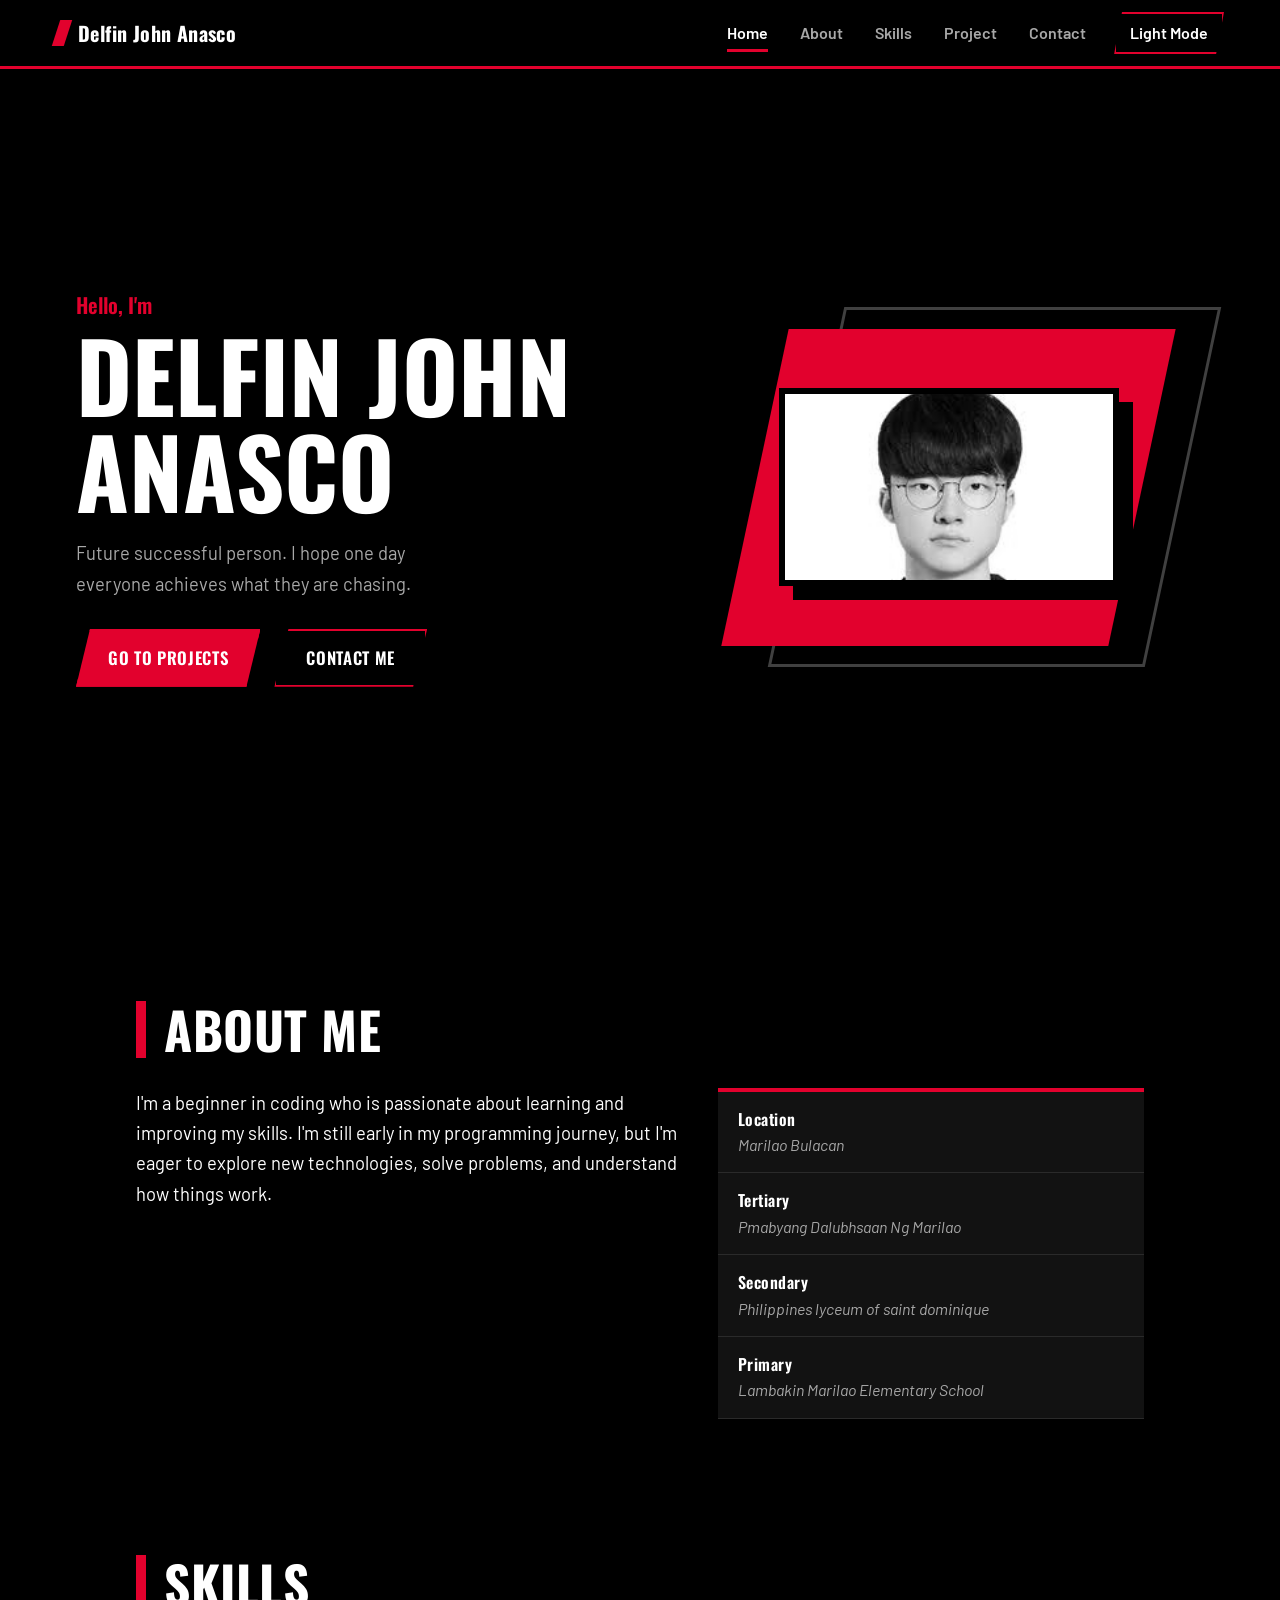
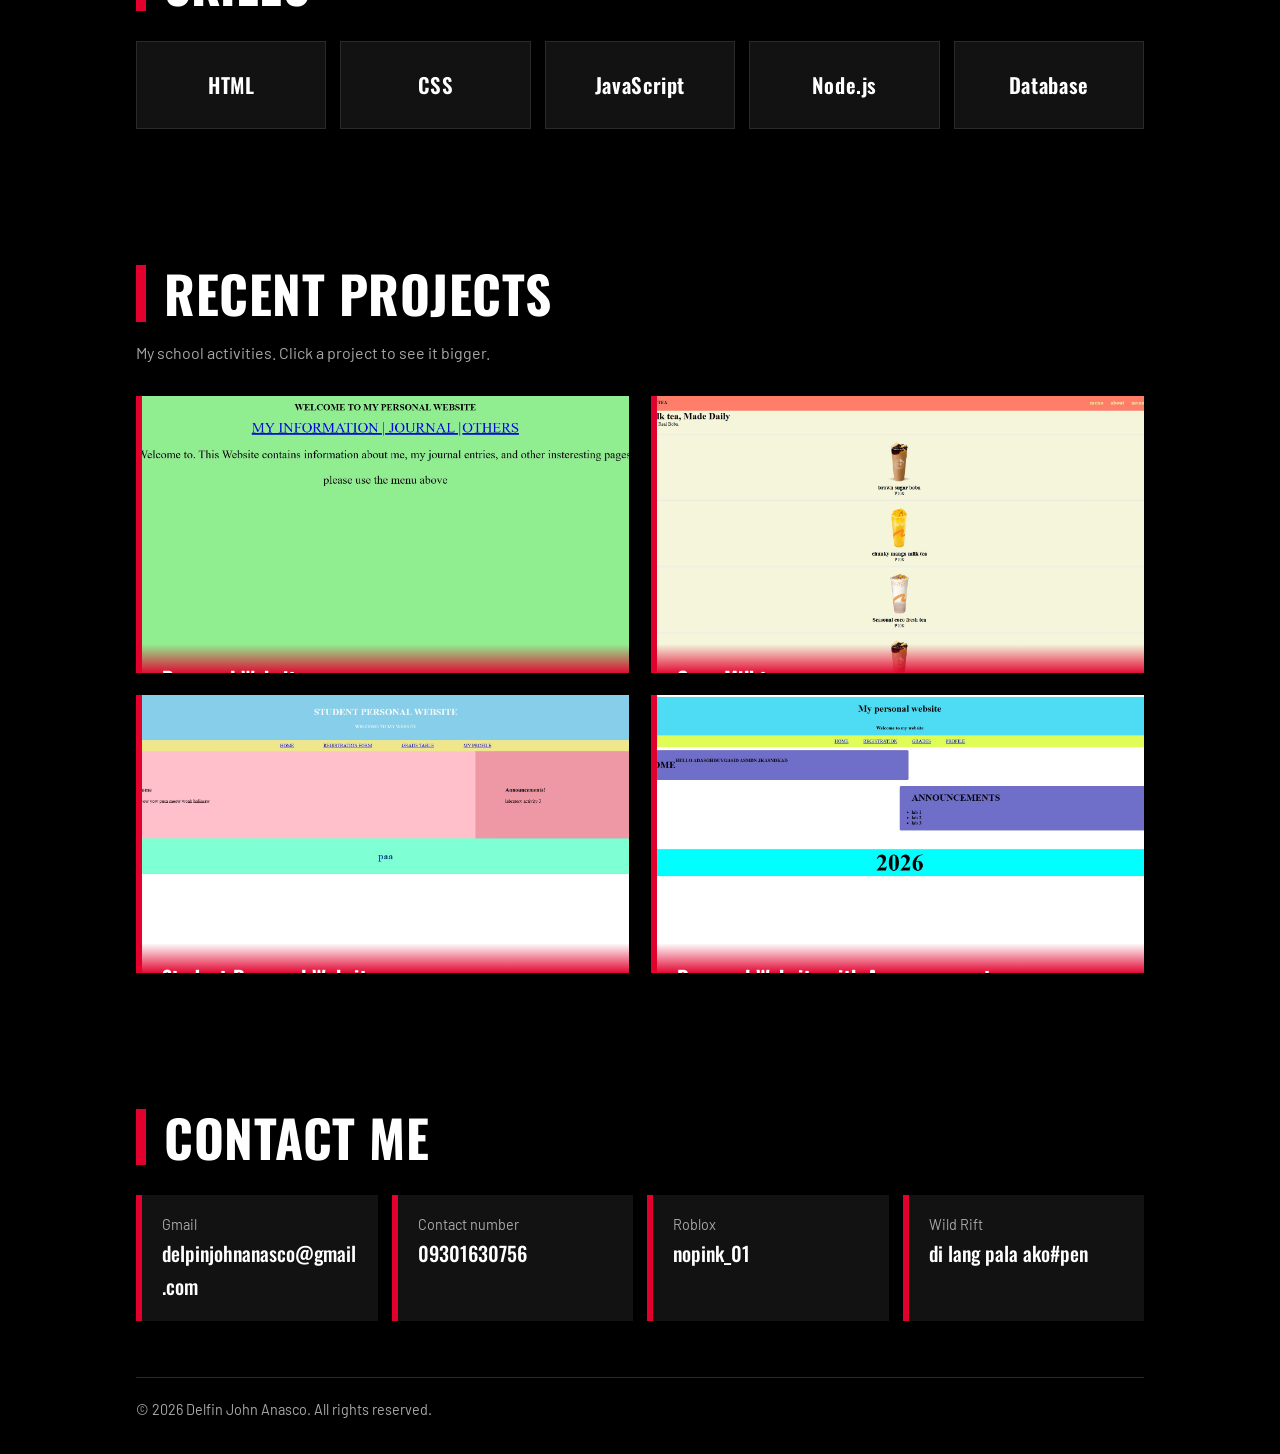
==== delfin-portfolio/index.html @ 8e3a0040 "Add files via upload" ====
<!DOCTYPE html>
<html lang="en">
<head>
  <meta charset="UTF-8">
  <meta name="viewport" content="width=device-width, initial-scale=1.0">
  <title>Delfin John Anasco | Portfolio</title>
  <meta name="description" content="Portfolio of Delfin John Anasco.">
  <link rel="preconnect" href="https://fonts.googleapis.com">
  <link rel="preconnect" href="https://fonts.gstatic.com" crossorigin>
  <link href="https://fonts.googleapis.com/css2?family=Barlow:wght@400;500;600&family=Oswald:wght@500;600;700&display=swap" rel="stylesheet">
  <link rel="stylesheet" href="style.css">
</head>
<body>

  <header class="site-header">
    <a class="brand" href="#portfolio-hero"><span class="brand-mark"></span>Delfin John Anasco</a>
    <button class="menu-btn" id="menuBtn" aria-label="Open menu" aria-expanded="false" aria-controls="nav">
      <span></span><span></span><span></span>
    </button>
    <nav id="nav" class="nav">
      <a href="#portfolio-hero">Home</a>
      <a href="#portfolio-about">About</a>
      <a href="#portfolio-skills">Skills</a>
      <a href="#portfolio-project">Project</a>
      <a href="#portfolio-contact">Contact</a>
      <button class="theme-btn" id="themeBtn" type="button" aria-pressed="false">Light Mode</button>
    </nav>
  </header>

  <main>
    <!-- HOME -->
    <section id="portfolio-hero" class="hero">
      <div class="hero-text">
        <p class="hero-hello">Hello, I'm</p>
        <h1>Delfin John <span>Anasco</span></h1>
        <p class="hero-tag">Future successful person. I hope one day everyone achieves what they are chasing.</p>
        <div class="hero-actions">
          <a class="btn" href="#portfolio-project">Go to Projects</a>
          <a class="btn btn-ghost" href="#portfolio-contact">Contact Me</a>
        </div>
      </div>
      <div class="hero-photo">
        <div class="slash"></div>
        <img src="asset/profile.png" alt="Delfin John Anasco" width="250" height="198">
      </div>
    </section>

    <!-- ABOUT -->
    <section id="portfolio-about" class="section">
      <h2 class="section-title">About Me</h2>
      <div class="about-grid">
        <p class="about-text">
          I'm a beginner in coding who is passionate about learning and improving my skills.
          I'm still early in my programming journey, but I'm eager to explore new technologies,
          solve problems, and understand how things work.
        </p>
        <div class="about-info">
          <p><strong>Location</strong><span class="todo">Marilao Bulacan</span></p>
          <p><strong>Tertiary</strong><span class="todo">Pmabyang Dalubhsaan Ng Marilao</span></p>
          <p><strong>Secondary</strong><span class="todo">Philippines lyceum of saint dominique</span></p>
          <p><strong>Primary</strong><span class="todo">Lambakin Marilao Elementary School</span></p>
        </div>
      </div>
    </section>

    <!-- SKILLS -->
    <section id="portfolio-skills" class="section">
      <h2 class="section-title">Skills</h2>
      <ul class="skills">
        <li>HTML</li>
        <li>CSS</li>
        <li>JavaScript</li>
        <li>Node.js</li>
        <li>Database</li>
      </ul>
    </section>

    <!-- PROJECTS -->
    <section id="portfolio-project" class="section">
      <h2 class="section-title">Recent Projects</h2>
      <p class="section-sub">My school activities. Click a project to see it bigger.</p>

      <div class="projects">
        <button class="project" type="button" data-img="asset/project-1.png" data-title="Personal Website">
          <img src="asset/project-1.png" alt="Screenshot of my personal website with a green background and a top menu" loading="lazy">
          <span class="overlay"><strong>Personal Website</strong><em>View screenshot</em></span>
        </button>
        <button class="project" type="button" data-img="asset/project-2.png" data-title="Coco Milktea">
          <img src="asset/project-2.png" alt="Screenshot of the Coco Milktea menu page" loading="lazy">
          <span class="overlay"><strong>Coco Milktea</strong><em>View screenshot</em></span>
        </button>
        <button class="project" type="button" data-img="asset/project-3.png" data-title="Student Personal Website">
          <img src="asset/project-3.png" alt="Screenshot of the student personal website with welcome and announcements panels" loading="lazy">
          <span class="overlay"><strong>Student Personal Website</strong><em>View screenshot</em></span>
        </button>
        <button class="project" type="button" data-img="asset/project-4.png" data-title="Personal Website with Announcements">
          <img src="asset/project-4.png" alt="Screenshot of my personal website with welcome and announcements boxes" loading="lazy">
          <span class="overlay"><strong>Personal Website with Announcements</strong><em>View screenshot</em></span>
        </button>
      </div>
    </section>
  </main>

  <!-- CONTACT -->
  <footer id="portfolio-contact" class="footer">
    <h2 class="section-title">Contact Me</h2>
    <ul class="contacts">
      <li>
        <a href="mailto:delpinjohnanasco@gmail.com">
          <span class="c-label">Gmail</span>
          <span class="c-value">delpinjohnanasco@gmail.com</span>
        </a>
      </li>
      <li>
        <a href="tel:+639301630756">
          <span class="c-label">Contact number</span>
          <span class="c-value">09301630756</span>
        </a>
      </li>
      <li>
        <div class="c-static">
          <span class="c-label">Roblox</span>
          <span class="c-value">nopink_01</span>
        </div>
      </li>
      <li>
        <div class="c-static">
          <span class="c-label">Wild Rift</span>
          <span class="c-value">di lang pala ako#pen</span>
        </div>
      </li>
    </ul>
    <p class="copy">&copy; <span id="year">2026</span> Delfin John Anasco. All rights reserved.</p>
  </footer>

  <!-- Screenshot viewer -->
  <dialog id="viewer" class="viewer" aria-label="Project screenshot">
    <button class="viewer-close" id="viewerClose" type="button" aria-label="Close">&times;</button>
    <p class="viewer-title" id="viewerTitle"></p>
    <img id="viewerImg" src="" alt="">
  </dialog>

  <script src="script.js"></script>
</body>
</html>
---- delfin-portfolio/style.css ----
:root {
  --red: #e2012d;
  --red-deep: #b30022;
  --bg: #000000;
  --surface: #121212;
  --surface-2: #1e1e1e;
  --text: #ffffff;
  --muted: #a8a8a8;
  --border: #2a2a2a;
  --head: "Oswald", "Arial Narrow", Impact, sans-serif;
  --body: "Barlow", "Segoe UI", system-ui, sans-serif;
}
:root[data-theme="light"] {
  --bg: #ffffff;
  --surface: #f3f3f3;
  --surface-2: #e8e8e8;
  --text: #0c0c0c;
  --muted: #555555;
  --border: #d6d6d6;
}

* { box-sizing: border-box; margin: 0; padding: 0; }
html { scroll-behavior: smooth; scroll-padding-top: 70px; }
body {
  font-family: var(--body);
  background: var(--bg);
  color: var(--text);
  line-height: 1.65;
  transition: background .25s, color .25s;
}
img { max-width: 100%; display: block; }
a { color: inherit; }
ul { list-style: none; }
button { font: inherit; color: inherit; }
:focus-visible { outline: 3px solid var(--red); outline-offset: 3px; }

/* Header */
.site-header {
  position: sticky; top: 0; z-index: 20;
  display: flex; align-items: center; justify-content: space-between;
  padding: 12px clamp(16px, 5vw, 56px);
  background: var(--bg);
  border-bottom: 3px solid var(--red);
}
.brand {
  display: flex; align-items: center; gap: 10px;
  font-family: var(--head); font-weight: 700; font-size: 1.25rem;
  text-decoration: none; letter-spacing: .02em;
}
.brand-mark { width: 12px; height: 26px; background: var(--red); transform: skewX(-18deg); transition: transform .25s; }
.brand:hover .brand-mark { transform: skewX(-18deg) scaleY(1.25); }

.nav { display: flex; align-items: center; gap: 4px; }
.nav a {
  position: relative; text-decoration: none; padding: 8px 14px;
  font-weight: 600; color: var(--muted); transition: color .2s;
}
.nav a::after {
  content: ""; position: absolute; left: 14px; right: 14px; bottom: 2px; height: 3px;
  background: var(--red); transform: scaleX(0); transform-origin: left; transition: transform .25s;
}
.nav a:hover, .nav a.active { color: var(--text); }
.nav a:hover::after, .nav a.active::after { transform: scaleX(1); }
.theme-btn {
  margin-left: 10px; cursor: pointer; background: transparent;
  border: 2px solid var(--red); padding: 6px 14px; font-weight: 600;
  clip-path: polygon(8px 0, 100% 0, calc(100% - 8px) 100%, 0 100%);
  transition: background .2s, color .2s;
}
.theme-btn:hover { background: var(--red); color: #fff; }
.menu-btn { display: none; background: none; border: 0; cursor: pointer; padding: 8px; }
.menu-btn span { display: block; width: 24px; height: 3px; background: var(--text); margin: 5px 0; }

/* Layout */
.section, .footer { max-width: 1120px; margin: 0 auto; padding: 96px clamp(16px, 5vw, 56px) 40px; }
.section-title {
  font-family: var(--head); font-size: clamp(2rem, 5vw, 3.2rem); line-height: 1.1;
  text-transform: uppercase; letter-spacing: .01em;
  display: inline-block; padding-left: 18px; border-left: 10px solid var(--red);
  margin-bottom: 30px;
}
.section-sub { color: var(--muted); margin: -12px 0 30px; }

/* Hero */
.hero {
  position: relative; overflow: hidden;
  display: grid; grid-template-columns: 1.15fr 1fr; align-items: center; gap: 32px;
  min-height: calc(100vh - 64px);
  padding: 48px clamp(16px, 5vw, 56px);
  max-width: 1240px; margin: 0 auto;
}
.hero-hello { color: var(--red); font-family: var(--head); font-size: 1.3rem; font-weight: 600; }
.hero h1 {
  font-family: var(--head); font-weight: 700; text-transform: uppercase;
  font-size: clamp(2.8rem, 8vw, 6rem); line-height: 1; margin: 4px 0 20px;
}
.hero h1 span { display: block; }
.hero-tag { color: var(--muted); font-size: 1.15rem; max-width: 36ch; margin-bottom: 30px; }
.hero-actions { display: flex; flex-wrap: wrap; gap: 14px; }

.btn {
  display: inline-block; text-decoration: none; cursor: pointer;
  font-family: var(--head); font-weight: 600; font-size: 1.05rem; letter-spacing: .04em; text-transform: uppercase;
  background: var(--red); color: #fff; padding: 13px 30px; border: 2px solid var(--red);
  clip-path: polygon(14px 0, 100% 0, calc(100% - 14px) 100%, 0 100%);
  transition: background .2s, color .2s, transform .2s;
}
.btn:hover { background: #fff; color: var(--red); transform: translateY(-3px); }
.btn-ghost { background: transparent; color: var(--text); }
.btn-ghost:hover { background: var(--text); color: var(--bg); }

.hero-photo { position: relative; display: grid; place-items: center; min-height: 360px; }
.slash {
  position: absolute; inset: 6% 12% 6% 12%;
  background: var(--red); transform: skewX(-12deg);
  transition: transform .4s;
}
.hero-photo::before {
  content: ""; position: absolute; inset: 0 4% 0 22%;
  border: 3px solid var(--text); transform: skewX(-12deg); opacity: .25;
}
.hero-photo img {
  position: relative; width: min(340px, 78%); aspect-ratio: 1; object-fit: cover; object-position: center 20%;
  border: 6px solid var(--bg); box-shadow: 14px 14px 0 var(--bg);
  filter: grayscale(1); transition: filter .35s, transform .35s;
}
.hero-photo:hover img { filter: grayscale(0); transform: translate(-6px, -6px); }
.hero-photo:hover .slash { transform: skewX(-12deg) translateX(14px); }

/* About */
.about-grid { display: grid; grid-template-columns: 1.3fr 1fr; gap: 28px; align-items: start; }
.about-text { font-size: 1.15rem; }
.about-info { border-top: 4px solid var(--red); background: var(--surface); }
.about-info p { display: flex; flex-direction: column; padding: 14px 20px; border-bottom: 1px solid var(--border); transition: background .2s, padding-left .2s; }
.about-info p:hover { background: var(--surface-2); padding-left: 28px; }
.about-info strong { font-family: var(--head); font-weight: 600; letter-spacing: .03em; }
.todo { color: var(--muted); font-style: italic; }

/* Skills */
.skills { display: grid; grid-template-columns: repeat(auto-fit, minmax(150px, 1fr)); gap: 14px; }
.skills li {
  position: relative; overflow: hidden; z-index: 0;
  padding: 26px 18px; text-align: center; cursor: default;
  font-family: var(--head); font-weight: 600; font-size: 1.3rem; letter-spacing: .03em;
  background: var(--surface); border: 1px solid var(--border);
  transition: color .25s, transform .25s;
}
.skills li::before {
  content: ""; position: absolute; inset: 0; z-index: -1;
  background: var(--red); transform: translateY(101%); transition: transform .3s;
}
.skills li:hover { color: #fff; transform: translateY(-4px); }
.skills li:hover::before { transform: translateY(0); }

/* Projects */
.projects { display: grid; grid-template-columns: repeat(2, 1fr); gap: 22px; }
.project {
  position: relative; display: block; width: 100%; padding: 0; overflow: hidden; cursor: pointer;
  background: var(--surface); border: 0; border-left: 6px solid var(--red);
  aspect-ratio: 16 / 9; text-align: left;
}
.project img { width: 100%; height: 100%; object-fit: cover; object-position: top; transition: transform .5s; }
.project .overlay {
  position: absolute; left: 0; right: 0; bottom: 0; padding: 18px 20px;
  display: flex; flex-direction: column; gap: 2px;
  background: linear-gradient(to top, rgba(226,1,45,.96) 70%, rgba(226,1,45,0));
  color: #fff; transform: translateY(70%); transition: transform .3s;
}
.overlay strong { font-family: var(--head); font-size: 1.25rem; letter-spacing: .02em; }
.overlay em { font-style: normal; opacity: 0; transition: opacity .3s .05s; }
.project:hover img, .project:focus-visible img { transform: scale(1.08); }
.project:hover .overlay, .project:focus-visible .overlay { transform: translateY(0); }
.project:hover .overlay em, .project:focus-visible .overlay em { opacity: 1; }

/* Screenshot viewer */
.viewer {
  margin: auto; max-width: min(1100px, 94vw); width: 100%;
  background: var(--surface); color: var(--text);
  border: 0; border-top: 6px solid var(--red); padding: 16px;
}
.viewer::backdrop { background: rgba(0, 0, 0, .8); }
.viewer img { width: 100%; height: auto; max-height: 78vh; object-fit: contain; }
.viewer-title { font-family: var(--head); font-size: 1.3rem; margin: 0 40px 10px 0; }
.viewer-close {
  position: absolute; top: 8px; right: 10px; width: 36px; height: 36px; cursor: pointer;
  background: var(--red); color: #fff; border: 0; font-size: 1.6rem; line-height: 1;
  transition: transform .2s;
}
.viewer-close:hover { transform: rotate(90deg); }

/* Contact */
.footer { padding-bottom: 32px; }
.contacts { display: grid; grid-template-columns: repeat(auto-fit, minmax(240px, 1fr)); gap: 14px; margin-bottom: 56px; }
.contacts li > a, .contacts .c-static {
  display: flex; flex-direction: column; height: 100%;
  padding: 18px 20px; text-decoration: none; overflow-wrap: anywhere;
  background: var(--surface); border-left: 6px solid var(--red);
  transition: background .25s, color .25s, transform .25s;
}
.contacts li > a:hover { background: var(--red); color: #fff; transform: translateX(6px); }
.contacts li > a:hover .c-label { color: #fff; }
.contacts .c-static:hover { background: var(--surface-2); transform: translateX(6px); }
.c-label { color: var(--muted); font-size: .9rem; transition: color .25s; }
.c-value { font-family: var(--head); font-size: 1.25rem; font-weight: 500; }
.copy { color: var(--muted); font-size: .9rem; border-top: 1px solid var(--border); padding-top: 20px; }

/* Mobile */
@media (max-width: 800px) {
  .menu-btn { display: block; }
  .nav {
    display: none; position: absolute; top: 100%; left: 0; right: 0;
    flex-direction: column; align-items: stretch; padding: 12px 16px 18px;
    background: var(--bg); border-bottom: 3px solid var(--red);
  }
  .nav.open { display: flex; }
  .theme-btn { margin: 10px 0 0; }
  .hero { grid-template-columns: 1fr; min-height: auto; }
  .hero-photo { order: -1; min-height: 280px; }
  .about-grid, .projects { grid-template-columns: 1fr; }
  .section, .footer { padding-top: 72px; }
}
@media (prefers-reduced-motion: reduce) {
  html { scroll-behavior: auto; }
  * { transition: none !important; }
}
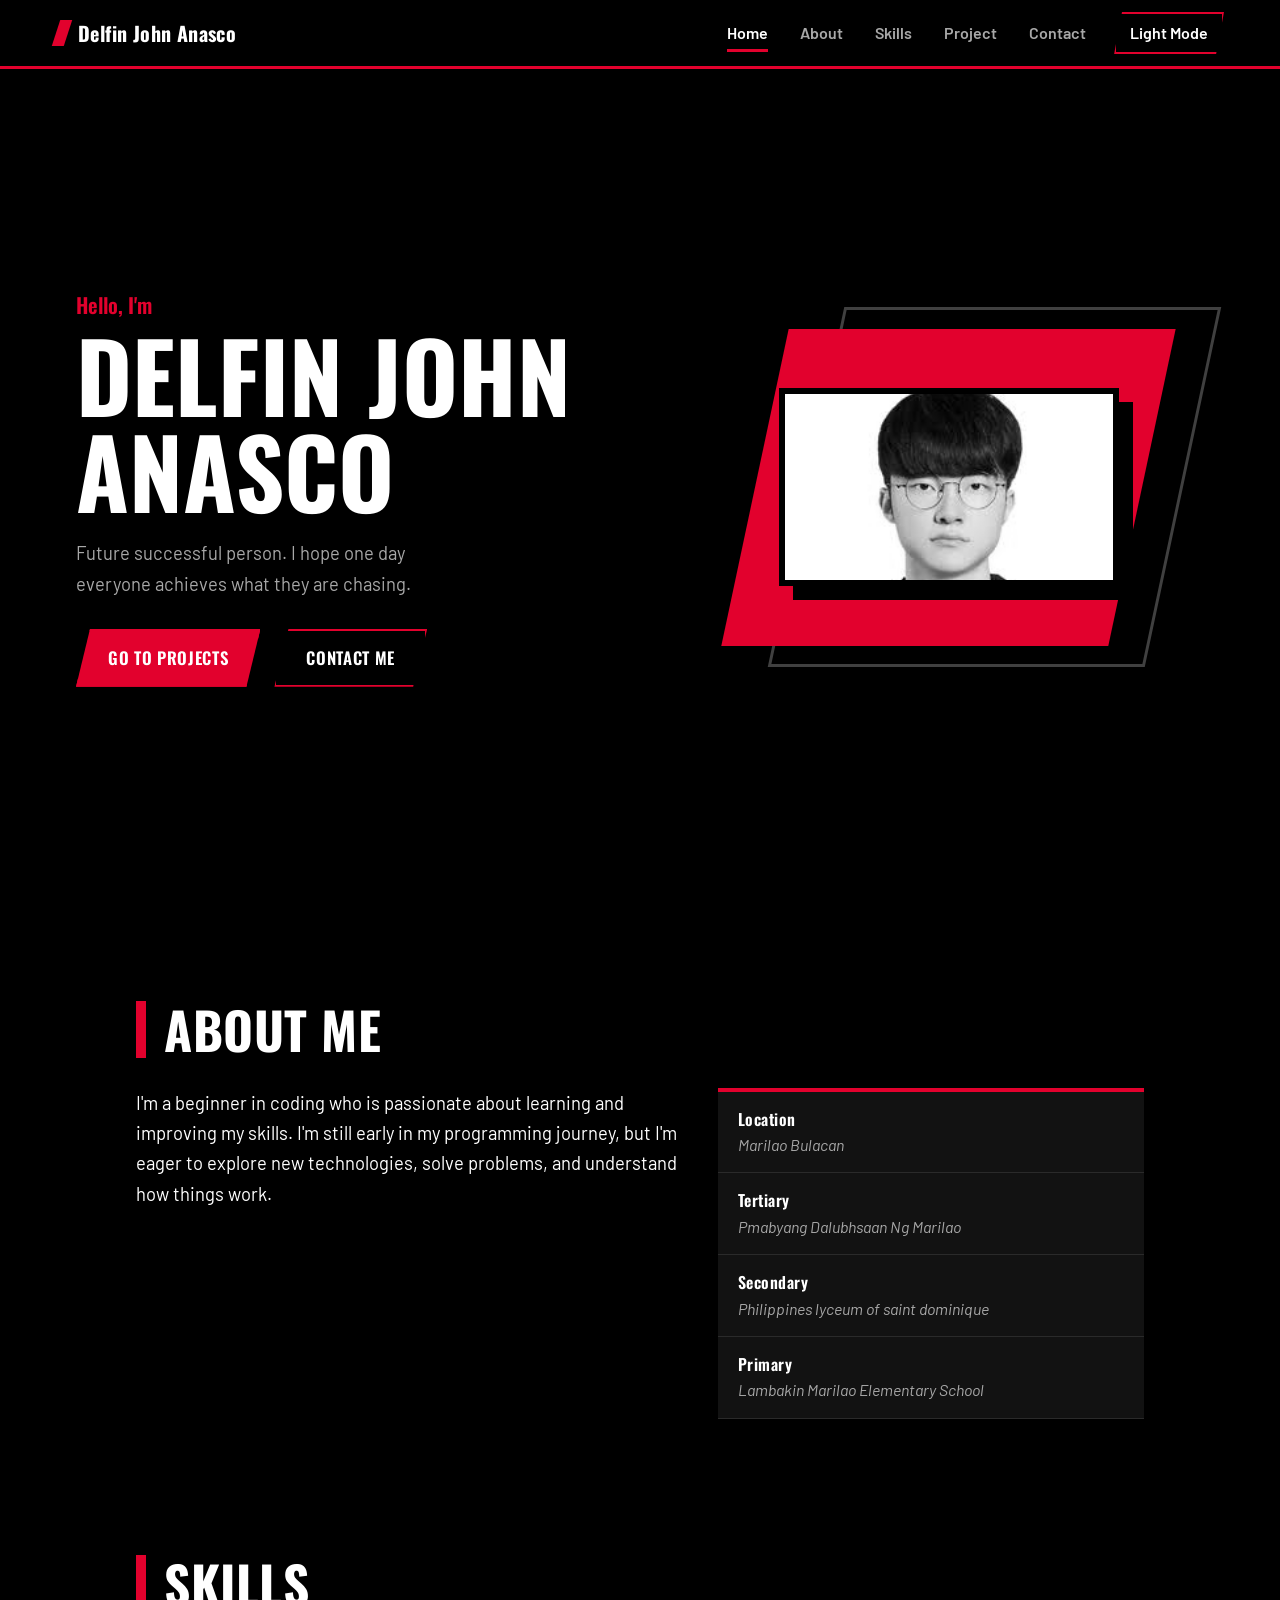
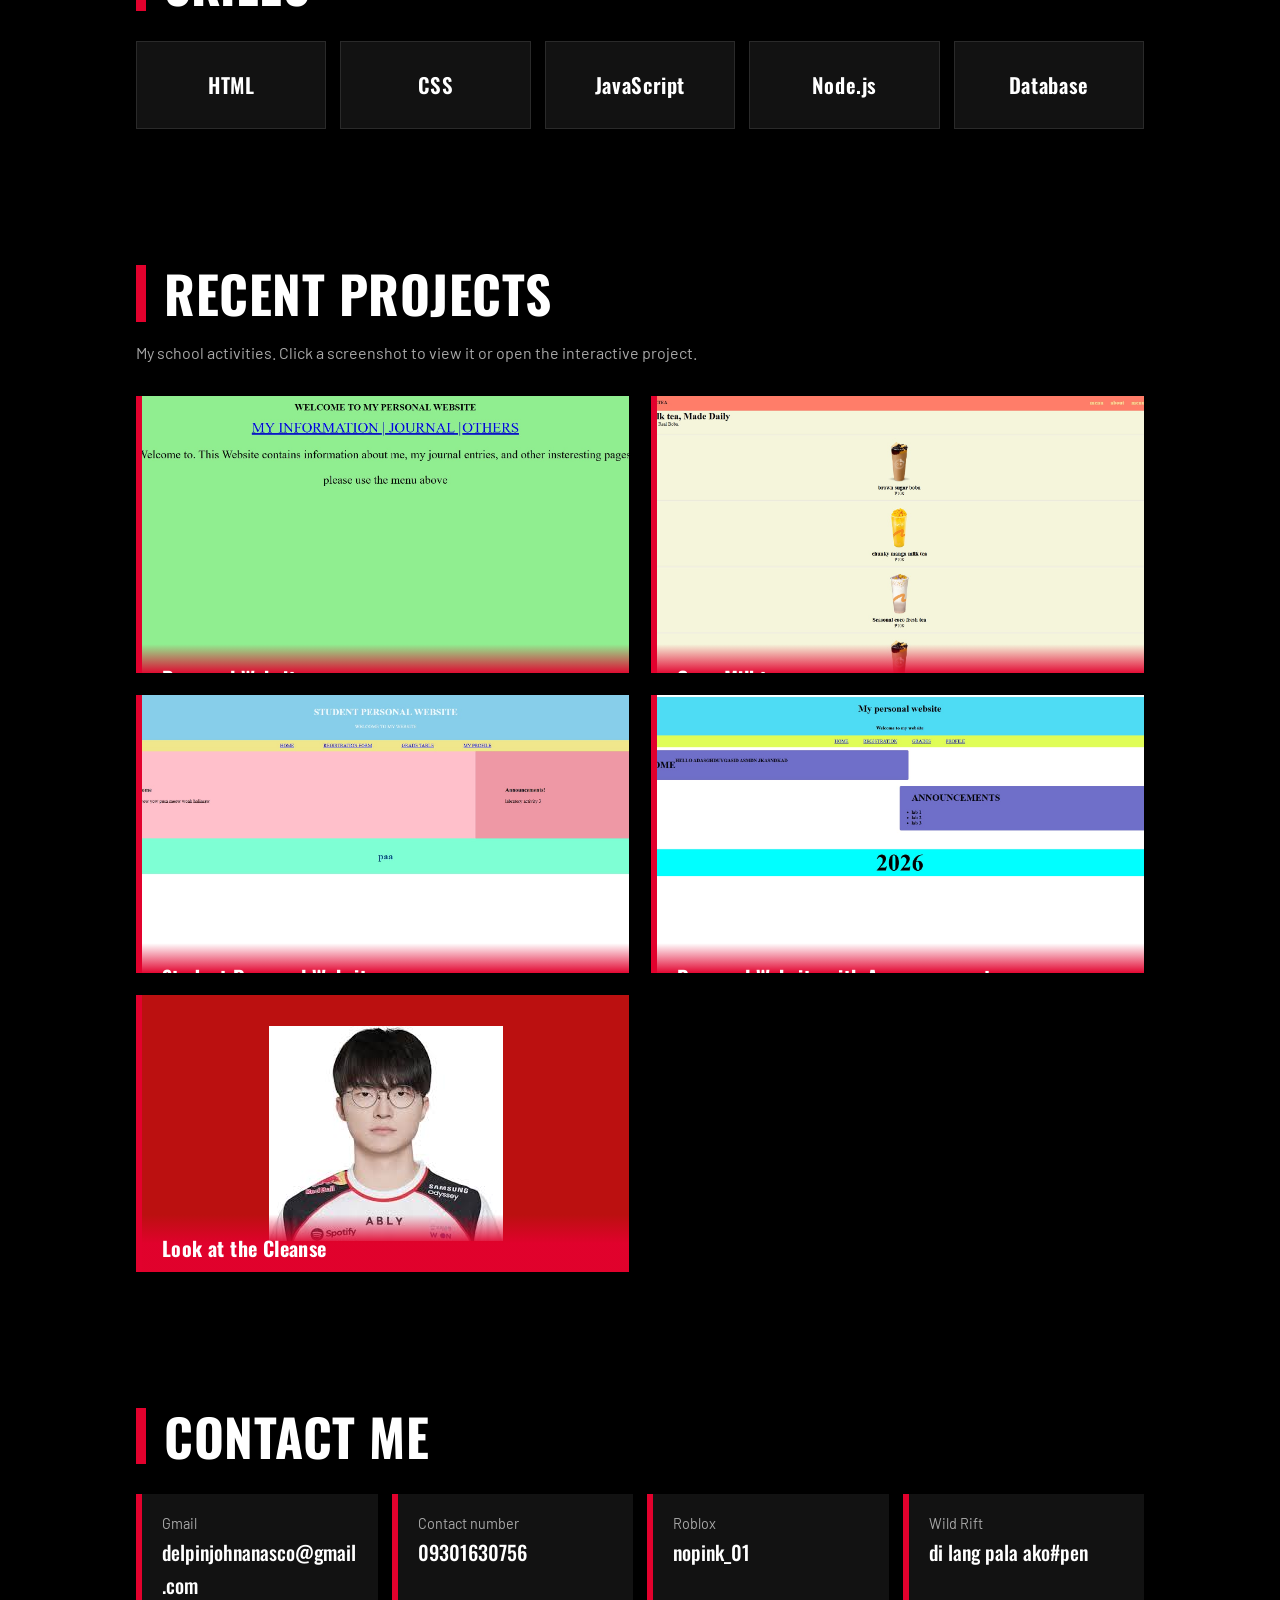
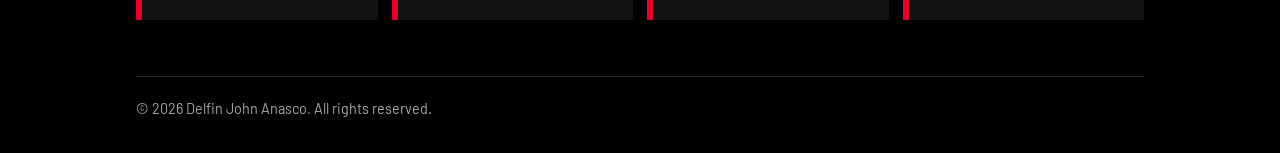
==== commit 477f35e8: "Add supplied portfolio project image" ====
--- a/delfin-portfolio/index.html
+++ b/delfin-portfolio/index.html
@@ -78,7 +78,7 @@
     <!-- PROJECTS -->
     <section id="portfolio-project" class="section">
       <h2 class="section-title">Recent Projects</h2>
-      <p class="section-sub">My school activities. Click a project to see it bigger.</p>
+      <p class="section-sub">My school activities. Click a screenshot to view it or open the interactive project.</p>
 
       <div class="projects">
         <button class="project" type="button" data-img="asset/project-1.png" data-title="Personal Website">
@@ -97,6 +97,10 @@
           <img src="asset/project-4.png" alt="Screenshot of my personal website with welcome and announcements boxes" loading="lazy">
           <span class="overlay"><strong>Personal Website with Announcements</strong><em>View screenshot</em></span>
         </button>
+        <a class="project project--portrait" href="projects/look-at-the-cleanse/index.html" aria-label="Open the Look at the Cleanse interactive project">
+          <img src="projects/look-at-the-cleanse/image.png" alt="Portrait shown in the Look at the Cleanse project" width="234" height="215" loading="lazy">
+          <span class="overlay"><strong>Look at the Cleanse</strong><em>Open interactive project</em></span>
+        </a>
       </div>
     </section>
   </main>
--- a/delfin-portfolio/style.css
+++ b/delfin-portfolio/style.css
@@ -160,6 +160,9 @@
   aspect-ratio: 16 / 9; text-align: left;
 }
 .project img { width: 100%; height: 100%; object-fit: cover; object-position: top; transition: transform .5s; }
+/* Keep the supplied portrait at its original proportions within the existing card. */
+.project--portrait { display: grid; place-items: center; background: rgb(187, 16, 16); text-decoration: none; }
+.project--portrait img { width: auto; height: auto; max-width: 100%; max-height: 100%; object-fit: contain; }
 .project .overlay {
   position: absolute; left: 0; right: 0; bottom: 0; padding: 18px 20px;
   display: flex; flex-direction: column; gap: 2px;
@@ -171,6 +174,12 @@
 .project:hover img, .project:focus-visible img { transform: scale(1.08); }
 .project:hover .overlay, .project:focus-visible .overlay { transform: translateY(0); }
 .project:hover .overlay em, .project:focus-visible .overlay em { opacity: 1; }
+/* The new card's destination stays clear even on touch screens. */
+.project--portrait .overlay { transform: translateY(calc(100% - 58px)); }
+@media (hover: none) {
+  .project--portrait .overlay { transform: none; padding: 18px 16px 12px; }
+  .project--portrait .overlay em { opacity: 1; }
+}
 
 /* Screenshot viewer */
 .viewer {
